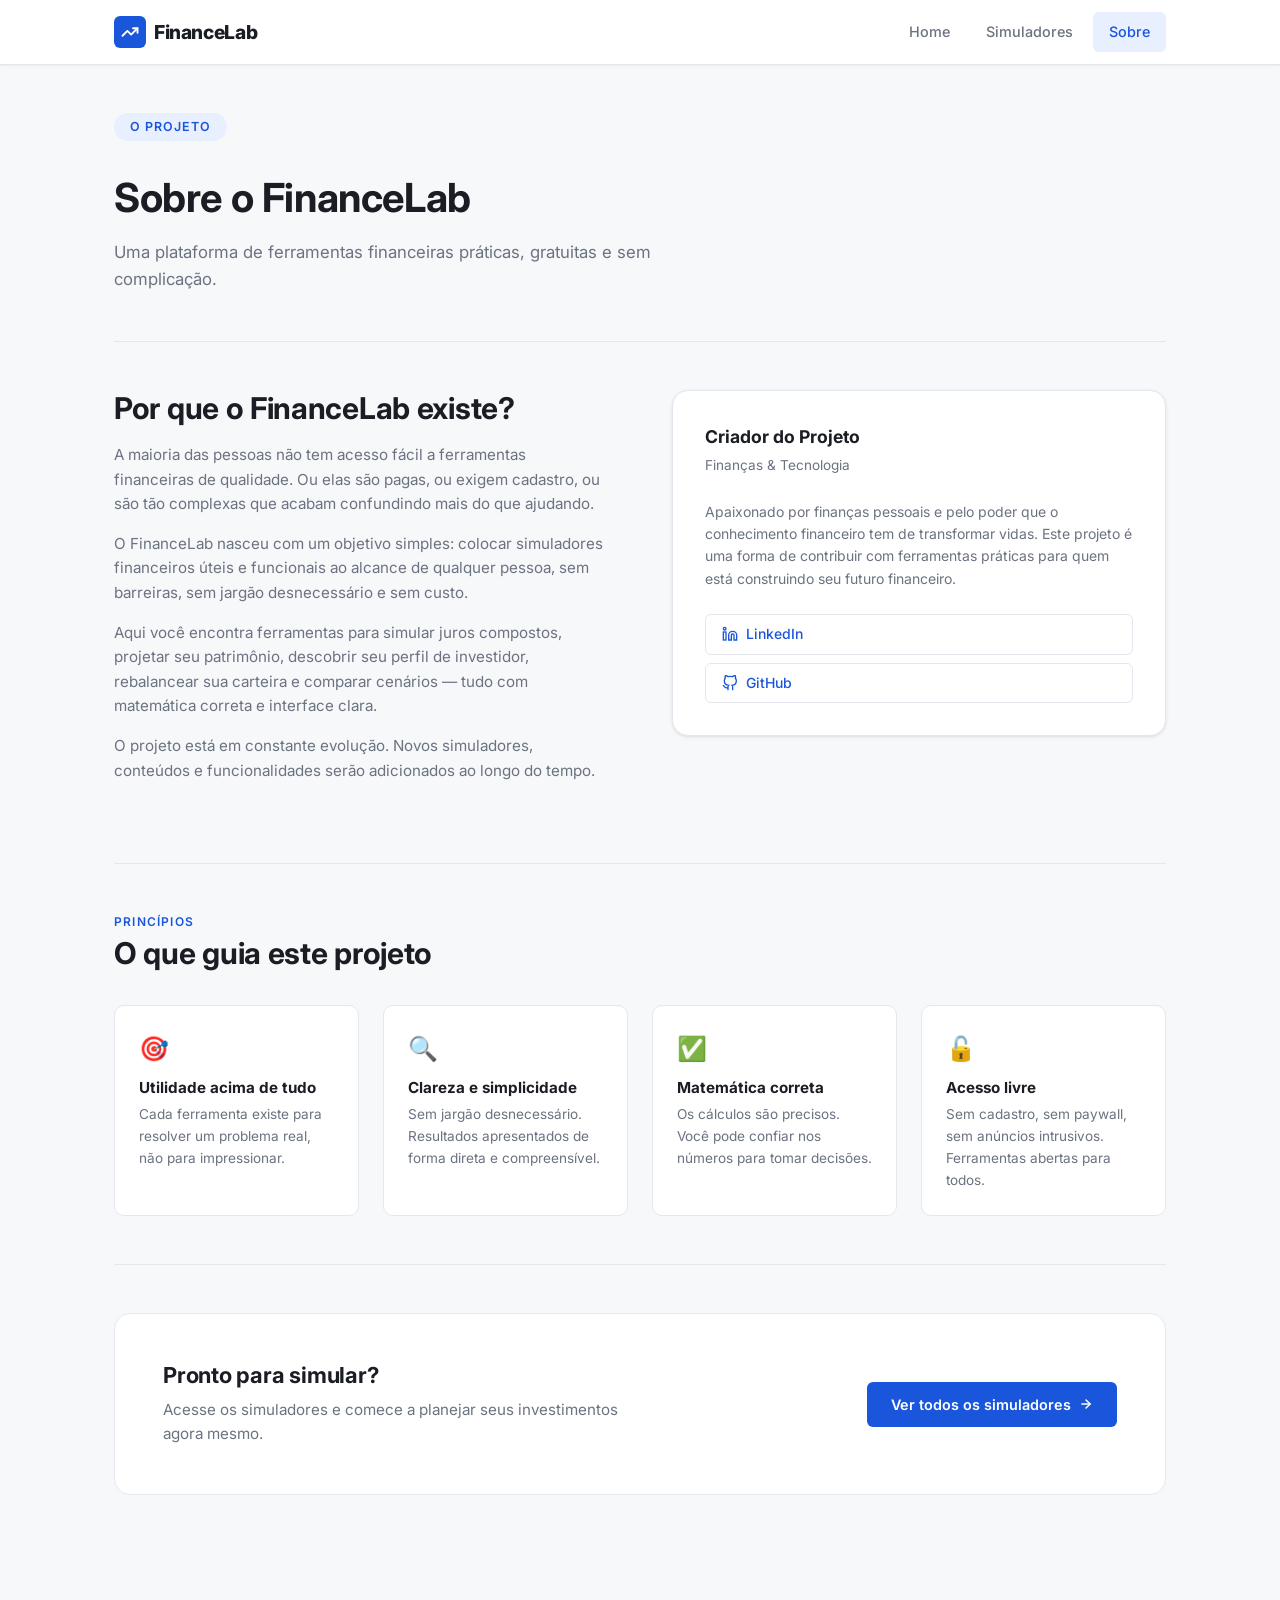
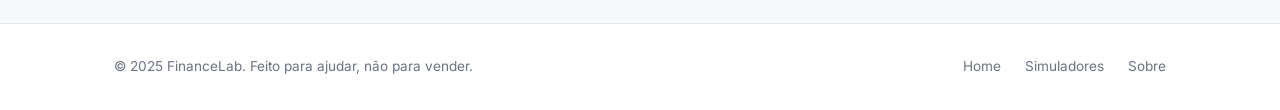
==== sobre/index.html @ f355033c "Initial commit: FinanceLab project" ====
<!DOCTYPE html>
<html lang="pt-BR">
<head>
  <meta charset="UTF-8" />
  <meta name="viewport" content="width=device-width, initial-scale=1.0" />
  <meta name="description" content="Sobre o FinanceLab — um projeto criado para democratizar o acesso a ferramentas financeiras práticas e gratuitas." />
  <title>Sobre — FinanceLab</title>
  <link rel="preconnect" href="https://fonts.googleapis.com" />
  <link rel="preconnect" href="https://fonts.gstatic.com" crossorigin />
  <link href="https://fonts.googleapis.com/css2?family=Inter:wght@400;500;600;700;800&display=swap" rel="stylesheet" />
  <link rel="stylesheet" href="../css/style.css" />
</head>
<body>

  <!-- Header -->
  <header class="site-header">
    <div class="container">
      <div class="site-header__inner">
        <a href="../index.html" class="site-logo">
          <span class="site-logo__icon">
            <svg width="18" height="18" viewBox="0 0 24 24" fill="none"
                 stroke="currentColor" stroke-width="2.5" stroke-linecap="round" stroke-linejoin="round">
              <polyline points="22 7 13.5 15.5 8.5 10.5 2 17"/>
              <polyline points="16 7 22 7 22 13"/>
            </svg>
          </span>
          FinanceLab
        </a>
        <nav class="site-nav" id="site-nav">
          <a href="../index.html" class="site-nav__link">Home</a>
          <a href="../index.html#simuladores" class="site-nav__link">Simuladores</a>
          <a href="index.html" class="site-nav__link active">Sobre</a>
        </nav>
        <button class="nav-toggle" id="nav-toggle" aria-label="Abrir menu" aria-expanded="false">
          <svg width="22" height="22" viewBox="0 0 24 24" fill="none"
               stroke="currentColor" stroke-width="2" stroke-linecap="round">
            <line x1="3" y1="6"  x2="21" y2="6"/>
            <line x1="3" y1="12" x2="21" y2="12"/>
            <line x1="3" y1="18" x2="21" y2="18"/>
          </svg>
        </button>
      </div>
    </div>
  </header>

  <main>
    <div class="about-page">
      <div class="container">

        <!-- Cabeçalho da página -->
        <div style="margin-bottom: var(--space-2xl);">
          <span class="hero__eyebrow">O projeto</span>
          <h1 style="margin-top: var(--space-md); margin-bottom: var(--space-md);">Sobre o FinanceLab</h1>
          <p style="font-size:1.05rem; max-width:600px; color:var(--color-text-muted);">
            Uma plataforma de ferramentas financeiras práticas, gratuitas e sem complicação.
          </p>
        </div>

        <hr class="divider" />

        <!-- Seção principal -->
        <div class="about-intro">

          <!-- Texto do projeto -->
          <div class="about-intro__text">
            <h2>Por que o FinanceLab existe?</h2>
            <p>
              A maioria das pessoas não tem acesso fácil a ferramentas financeiras de qualidade.
              Ou elas são pagas, ou exigem cadastro, ou são tão complexas que acabam confundindo mais do que ajudando.
            </p>
            <p>
              O FinanceLab nasceu com um objetivo simples: colocar simuladores financeiros úteis e funcionais
              ao alcance de qualquer pessoa, sem barreiras, sem jargão desnecessário e sem custo.
            </p>
            <p>
              Aqui você encontra ferramentas para simular juros compostos, projetar seu patrimônio,
              descobrir seu perfil de investidor, rebalancear sua carteira e comparar cenários —
              tudo com matemática correta e interface clara.
            </p>
            <p>
              O projeto está em constante evolução. Novos simuladores, conteúdos e funcionalidades
              serão adicionados ao longo do tempo.
            </p>
          </div>

          <!-- Card do criador -->
          <div class="about-creator">
            <p class="about-creator__name">Criador do Projeto</p>
            <p class="about-creator__role">Finanças &amp; Tecnologia</p>

            <p style="font-size:0.875rem; color:var(--color-text-muted); margin-bottom: var(--space-lg); line-height:1.6;">
              Apaixonado por finanças pessoais e pelo poder que o conhecimento financeiro tem de transformar vidas.
              Este projeto é uma forma de contribuir com ferramentas práticas para quem está construindo seu futuro financeiro.
            </p>

            <div class="about-creator__links">
              <a href="https://linkedin.com" target="_blank" rel="noopener" class="about-creator__link">
                <svg width="16" height="16" viewBox="0 0 24 24" fill="none"
                     stroke="currentColor" stroke-width="2" stroke-linecap="round">
                  <path d="M16 8a6 6 0 0 1 6 6v7h-4v-7a2 2 0 0 0-2-2 2 2 0 0 0-2 2v7h-4v-7a6 6 0 0 1 6-6z"/>
                  <rect x="2" y="9" width="4" height="12"/>
                  <circle cx="4" cy="4" r="2"/>
                </svg>
                LinkedIn
              </a>

              <a href="https://github.com" target="_blank" rel="noopener" class="about-creator__link">
                <svg width="16" height="16" viewBox="0 0 24 24" fill="none"
                     stroke="currentColor" stroke-width="2" stroke-linecap="round">
                  <path d="M9 19c-5 1.5-5-2.5-7-3m14 6v-3.87a3.37 3.37 0 0 0-.94-2.61c3.14-.35 6.44-1.54 6.44-7A5.44 5.44 0 0 0 20 4.77 5.07 5.07 0 0 0 19.91 1S18.73.65 16 2.48a13.38 13.38 0 0 0-7 0C6.27.65 5.09 1 5.09 1A5.07 5.07 0 0 0 5 4.77a5.44 5.44 0 0 0-1.5 3.78c0 5.42 3.3 6.61 6.44 7A3.37 3.37 0 0 0 9 18.13V22"/>
                </svg>
                GitHub
              </a>
            </div>
          </div>

        </div>

        <hr class="divider" />

        <!-- Valores do projeto -->
        <div>
          <div class="section-header">
            <p class="section-header__label">Princípios</p>
            <h2 class="section-header__title">O que guia este projeto</h2>
          </div>

          <div class="values-grid">
            <div class="value-card">
              <div class="value-card__icon">🎯</div>
              <p class="value-card__title">Utilidade acima de tudo</p>
              <p class="value-card__desc">Cada ferramenta existe para resolver um problema real, não para impressionar.</p>
            </div>
            <div class="value-card">
              <div class="value-card__icon">🔍</div>
              <p class="value-card__title">Clareza e simplicidade</p>
              <p class="value-card__desc">Sem jargão desnecessário. Resultados apresentados de forma direta e compreensível.</p>
            </div>
            <div class="value-card">
              <div class="value-card__icon">✅</div>
              <p class="value-card__title">Matemática correta</p>
              <p class="value-card__desc">Os cálculos são precisos. Você pode confiar nos números para tomar decisões.</p>
            </div>
            <div class="value-card">
              <div class="value-card__icon">🔓</div>
              <p class="value-card__title">Acesso livre</p>
              <p class="value-card__desc">Sem cadastro, sem paywall, sem anúncios intrusivos. Ferramentas abertas para todos.</p>
            </div>
          </div>
        </div>

        <hr class="divider" />

        <!-- CTA para simuladores -->
        <div class="about-teaser">
          <div class="about-teaser__text">
            <h3>Pronto para simular?</h3>
            <p>Acesse os simuladores e comece a planejar seus investimentos agora mesmo.</p>
          </div>
          <a href="../index.html#simuladores" class="btn btn--primary">
            Ver todos os simuladores
            <svg width="14" height="14" viewBox="0 0 24 24" fill="none"
                 stroke="currentColor" stroke-width="2.5" stroke-linecap="round">
              <line x1="5" y1="12" x2="19" y2="12"/>
              <polyline points="12 5 19 12 12 19"/>
            </svg>
          </a>
        </div>

      </div>
    </div>
  </main>

  <footer class="site-footer">
    <div class="container">
      <div class="site-footer__inner">
        <p class="site-footer__copy">&copy; 2025 FinanceLab. Feito para ajudar, não para vender.</p>
        <nav class="site-footer__links">
          <a href="../index.html">Home</a>
          <a href="../index.html#simuladores">Simuladores</a>
          <a href="index.html">Sobre</a>
        </nav>
      </div>
    </div>
  </footer>

  <script src="../js/script.js"></script>
</body>
</html>
---- css/style.css ----
/* ============================================================
   FinanceLab — style.css
   Design system: limpo, profissional, responsivo
   ============================================================ */

/* ── Reset & Base ─────────────────────────────────────────── */
*, *::before, *::after {
  box-sizing: border-box;
  margin: 0;
  padding: 0;
}

:root {
  /* Paleta principal */
  --color-bg:          #f7f8fa;
  --color-surface:     #ffffff;
  --color-border:      #e4e7ed;
  --color-primary:     #1a56db;
  --color-primary-dk:  #1344b8;
  --color-primary-lt:  #e8effe;
  --color-accent:      #0ea5e9;
  --color-text:        #1a1d23;
  --color-text-muted:  #6b7280;
  --color-text-light:  #9ca3af;
  --color-success:     #059669;
  --color-warning:     #d97706;
  --color-danger:      #dc2626;

  /* Tipografia */
  --font-sans: 'Inter', 'Segoe UI', system-ui, -apple-system, sans-serif;
  --font-mono: 'JetBrains Mono', 'Fira Code', 'Courier New', monospace;

  /* Espaçamentos */
  --space-xs:  0.25rem;
  --space-sm:  0.5rem;
  --space-md:  1rem;
  --space-lg:  1.5rem;
  --space-xl:  2rem;
  --space-2xl: 3rem;
  --space-3xl: 4rem;

  /* Bordas */
  --radius-sm:  6px;
  --radius-md:  10px;
  --radius-lg:  16px;
  --radius-xl:  24px;

  /* Sombras */
  --shadow-xs: 0 1px 2px rgba(0,0,0,.05);
  --shadow-sm: 0 1px 4px rgba(0,0,0,.08), 0 1px 2px rgba(0,0,0,.04);
  --shadow-md: 0 4px 12px rgba(0,0,0,.08), 0 2px 4px rgba(0,0,0,.04);
  --shadow-lg: 0 8px 24px rgba(0,0,0,.10), 0 4px 8px rgba(0,0,0,.04);

  /* Transições */
  --transition: 0.18s ease;
}

html {
  font-size: 16px;
  scroll-behavior: smooth;
}

body {
  font-family: var(--font-sans);
  background-color: var(--color-bg);
  color: var(--color-text);
  line-height: 1.6;
  -webkit-font-smoothing: antialiased;
}

/* ── Tipografia ───────────────────────────────────────────── */
h1, h2, h3, h4, h5, h6 {
  line-height: 1.25;
  font-weight: 700;
  letter-spacing: -0.01em;
}

h1 { font-size: clamp(1.75rem, 4vw, 2.5rem); }
h2 { font-size: clamp(1.35rem, 3vw, 1.875rem); }
h3 { font-size: clamp(1.1rem, 2.5vw, 1.375rem); }
h4 { font-size: 1.05rem; }

p { color: var(--color-text-muted); }

a {
  color: var(--color-primary);
  text-decoration: none;
  transition: color var(--transition);
}
a:hover { color: var(--color-primary-dk); }

/* ── Layout ───────────────────────────────────────────────── */
.container {
  width: 100%;
  max-width: 1100px;
  margin: 0 auto;
  padding: 0 var(--space-lg);
}

.container--narrow {
  max-width: 720px;
}

/* ── Header ───────────────────────────────────────────────── */
.site-header {
  background: var(--color-surface);
  border-bottom: 1px solid var(--color-border);
  position: sticky;
  top: 0;
  z-index: 100;
  box-shadow: var(--shadow-xs);
}

.site-header__inner {
  display: flex;
  align-items: center;
  justify-content: space-between;
  height: 64px;
}

.site-logo {
  display: flex;
  align-items: center;
  gap: var(--space-sm);
  font-weight: 800;
  font-size: 1.2rem;
  color: var(--color-text);
  letter-spacing: -0.02em;
}

.site-logo__icon {
  width: 32px;
  height: 32px;
  background: var(--color-primary);
  border-radius: var(--radius-sm);
  display: flex;
  align-items: center;
  justify-content: center;
  color: #fff;
  font-size: 1rem;
}

.site-logo:hover { color: var(--color-primary); }

/* ── Navegação ────────────────────────────────────────────── */
.site-nav {
  display: flex;
  align-items: center;
  gap: var(--space-xs);
}

.site-nav__link {
  padding: var(--space-sm) var(--space-md);
  border-radius: var(--radius-sm);
  font-size: 0.9rem;
  font-weight: 500;
  color: var(--color-text-muted);
  transition: background var(--transition), color var(--transition);
}

.site-nav__link:hover,
.site-nav__link.active {
  background: var(--color-primary-lt);
  color: var(--color-primary);
}

/* Menu mobile */
.nav-toggle {
  display: none;
  background: none;
  border: none;
  cursor: pointer;
  padding: var(--space-sm);
  color: var(--color-text);
}

.nav-toggle svg { display: block; }

/* ── Hero / Intro ─────────────────────────────────────────── */
.hero {
  padding: var(--space-3xl) 0 var(--space-2xl);
  text-align: center;
}

.hero__eyebrow {
  display: inline-block;
  background: var(--color-primary-lt);
  color: var(--color-primary);
  font-size: 0.78rem;
  font-weight: 600;
  letter-spacing: 0.08em;
  text-transform: uppercase;
  padding: var(--space-xs) var(--space-md);
  border-radius: 100px;
  margin-bottom: var(--space-md);
}

.hero__title {
  margin-bottom: var(--space-md);
  color: var(--color-text);
}

.hero__subtitle {
  font-size: 1.1rem;
  max-width: 560px;
  margin: 0 auto;
  color: var(--color-text-muted);
}

/* ── Seções ───────────────────────────────────────────────── */
.section {
  padding: var(--space-2xl) 0;
}

.section-header {
  margin-bottom: var(--space-xl);
}

.section-header__label {
  font-size: 0.75rem;
  font-weight: 600;
  letter-spacing: 0.1em;
  text-transform: uppercase;
  color: var(--color-primary);
  margin-bottom: var(--space-xs);
}

.section-header__title {
  color: var(--color-text);
  margin-bottom: var(--space-sm);
}

.section-header__desc {
  font-size: 0.95rem;
  color: var(--color-text-muted);
}

/* ── Cards de Simuladores ─────────────────────────────────── */
.simulators-grid {
  display: grid;
  grid-template-columns: repeat(auto-fill, minmax(280px, 1fr));
  gap: var(--space-lg);
}

.sim-card {
  background: var(--color-surface);
  border: 1px solid var(--color-border);
  border-radius: var(--radius-lg);
  padding: var(--space-xl);
  display: flex;
  flex-direction: column;
  gap: var(--space-md);
  transition: box-shadow var(--transition), transform var(--transition), border-color var(--transition);
  text-decoration: none;
  color: inherit;
  cursor: pointer;
}

.sim-card:hover {
  box-shadow: var(--shadow-md);
  transform: translateY(-2px);
  border-color: var(--color-primary);
}

.sim-card__icon {
  width: 44px;
  height: 44px;
  border-radius: var(--radius-md);
  display: flex;
  align-items: center;
  justify-content: center;
  font-size: 1.3rem;
  flex-shrink: 0;
}

.sim-card__icon--blue   { background: #e8effe; }
.sim-card__icon--green  { background: #d1fae5; }
.sim-card__icon--purple { background: #ede9fe; }
.sim-card__icon--orange { background: #fef3c7; }
.sim-card__icon--teal   { background: #ccfbf1; }
.sim-card__icon--rose   { background: #ffe4e6; }
.sim-card__icon--sky    { background: #e0f2fe; }

.sim-card__title {
  font-size: 1rem;
  font-weight: 700;
  color: var(--color-text);
  margin-bottom: var(--space-xs);
}

.sim-card__desc {
  font-size: 0.875rem;
  color: var(--color-text-muted);
  line-height: 1.5;
  flex: 1;
}

.sim-card__cta {
  display: inline-flex;
  align-items: center;
  gap: var(--space-xs);
  font-size: 0.85rem;
  font-weight: 600;
  color: var(--color-primary);
  margin-top: auto;
}

.sim-card__cta svg {
  transition: transform var(--transition);
}

.sim-card:hover .sim-card__cta svg {
  transform: translateX(3px);
}

/* ── Grupo de simuladores ─────────────────────────────────── */
.sim-group {
  margin-bottom: var(--space-3xl);
}

.sim-group:last-child {
  margin-bottom: 0;
}

/* ── Página de simulador ──────────────────────────────────── */
.simulator-page {
  padding: var(--space-2xl) 0 var(--space-3xl);
}

.simulator-page__back {
  display: inline-flex;
  align-items: center;
  gap: var(--space-xs);
  font-size: 0.875rem;
  color: var(--color-text-muted);
  margin-bottom: var(--space-xl);
  transition: color var(--transition);
}

.simulator-page__back:hover { color: var(--color-primary); }

.simulator-page__header {
  margin-bottom: var(--space-2xl);
}

.simulator-page__badge {
  display: inline-block;
  background: var(--color-primary-lt);
  color: var(--color-primary);
  font-size: 0.75rem;
  font-weight: 600;
  letter-spacing: 0.06em;
  text-transform: uppercase;
  padding: 3px 10px;
  border-radius: 100px;
  margin-bottom: var(--space-sm);
}

.simulator-page__title {
  color: var(--color-text);
  margin-bottom: var(--space-sm);
}

.simulator-page__desc {
  font-size: 1rem;
  max-width: 600px;
}

/* ── Card do formulário ───────────────────────────────────── */
.form-card {
  background: var(--color-surface);
  border: 1px solid var(--color-border);
  border-radius: var(--radius-lg);
  padding: var(--space-xl) var(--space-2xl);
  box-shadow: var(--shadow-sm);
}

/* ── Formulário ───────────────────────────────────────────── */
.form-grid {
  display: grid;
  grid-template-columns: repeat(auto-fill, minmax(220px, 1fr));
  gap: var(--space-lg);
  margin-bottom: var(--space-xl);
}

.form-group {
  display: flex;
  flex-direction: column;
  gap: var(--space-xs);
}

.form-label {
  font-size: 0.85rem;
  font-weight: 600;
  color: var(--color-text);
}

.form-hint {
  font-size: 0.78rem;
  color: var(--color-text-light);
  margin-top: 2px;
}

.form-input,
.form-select {
  width: 100%;
  padding: 10px 14px;
  border: 1px solid var(--color-border);
  border-radius: var(--radius-sm);
  font-size: 0.9rem;
  font-family: var(--font-sans);
  color: var(--color-text);
  background: var(--color-bg);
  transition: border-color var(--transition), box-shadow var(--transition);
  outline: none;
}

.form-input:focus,
.form-select:focus {
  border-color: var(--color-primary);
  box-shadow: 0 0 0 3px rgba(26,86,219,.12);
  background: var(--color-surface);
}

.form-input::placeholder { color: var(--color-text-light); }

/* ── Botões ───────────────────────────────────────────────── */
.btn {
  display: inline-flex;
  align-items: center;
  justify-content: center;
  gap: var(--space-sm);
  padding: 11px 24px;
  border-radius: var(--radius-sm);
  font-size: 0.9rem;
  font-weight: 600;
  font-family: var(--font-sans);
  cursor: pointer;
  border: none;
  transition: background var(--transition), transform var(--transition), box-shadow var(--transition);
}

.btn--primary {
  background: var(--color-primary);
  color: #fff;
}

.btn--primary:hover {
  background: var(--color-primary-dk);
  box-shadow: 0 4px 12px rgba(26,86,219,.3);
  transform: translateY(-1px);
}

.btn--primary:active { transform: translateY(0); }

.btn--ghost {
  background: transparent;
  color: var(--color-text-muted);
  border: 1px solid var(--color-border);
}

.btn--ghost:hover {
  background: var(--color-bg);
  color: var(--color-text);
}

.btn--full { width: 100%; }

/* ── Resultados ───────────────────────────────────────────── */
.result-card {
  background: var(--color-surface);
  border: 1px solid var(--color-border);
  border-radius: var(--radius-lg);
  padding: var(--space-xl) var(--space-2xl);
  box-shadow: var(--shadow-sm);
  margin-top: var(--space-xl);
  display: none;
}

.result-card.visible { display: block; }

.result-card__title {
  font-size: 1rem;
  font-weight: 700;
  color: var(--color-text);
  margin-bottom: var(--space-lg);
  padding-bottom: var(--space-md);
  border-bottom: 1px solid var(--color-border);
}

.result-grid {
  display: grid;
  grid-template-columns: repeat(auto-fill, minmax(180px, 1fr));
  gap: var(--space-lg);
  margin-bottom: var(--space-xl);
}

.result-metric {
  display: flex;
  flex-direction: column;
  gap: 4px;
}

.result-metric__label {
  font-size: 0.78rem;
  font-weight: 600;
  letter-spacing: 0.05em;
  text-transform: uppercase;
  color: var(--color-text-light);
}

.result-metric__value {
  font-size: 1.5rem;
  font-weight: 800;
  color: var(--color-text);
  letter-spacing: -0.02em;
}

.result-metric__value--green  { color: var(--color-success); }
.result-metric__value--blue   { color: var(--color-primary); }
.result-metric__value--orange { color: var(--color-warning); }

.result-insight {
  background: var(--color-primary-lt);
  border-left: 3px solid var(--color-primary);
  border-radius: 0 var(--radius-sm) var(--radius-sm) 0;
  padding: var(--space-md) var(--space-lg);
  font-size: 0.9rem;
  color: var(--color-text);
  line-height: 1.6;
}

/* ── Tabela de resultados ─────────────────────────────────── */
.result-table-wrap {
  overflow-x: auto;
  margin-top: var(--space-lg);
}

.result-table {
  width: 100%;
  border-collapse: collapse;
  font-size: 0.875rem;
}

.result-table th {
  background: var(--color-bg);
  padding: 10px 14px;
  text-align: left;
  font-size: 0.78rem;
  font-weight: 600;
  letter-spacing: 0.05em;
  text-transform: uppercase;
  color: var(--color-text-muted);
  border-bottom: 1px solid var(--color-border);
}

.result-table td {
  padding: 10px 14px;
  border-bottom: 1px solid var(--color-border);
  color: var(--color-text);
}

.result-table tr:last-child td { border-bottom: none; }
.result-table tr:hover td { background: var(--color-bg); }

/* ── Barra de progresso / comparação ─────────────────────── */
.compare-bar-wrap {
  margin-top: var(--space-lg);
}

.compare-bar-item {
  margin-bottom: var(--space-md);
}

.compare-bar-label {
  display: flex;
  justify-content: space-between;
  font-size: 0.85rem;
  font-weight: 600;
  color: var(--color-text);
  margin-bottom: var(--space-xs);
}

.compare-bar-track {
  height: 10px;
  background: var(--color-border);
  border-radius: 100px;
  overflow: hidden;
}

.compare-bar-fill {
  height: 100%;
  border-radius: 100px;
  transition: width 0.6s ease;
}

.compare-bar-fill--blue   { background: var(--color-primary); }
.compare-bar-fill--green  { background: var(--color-success); }
.compare-bar-fill--orange { background: var(--color-warning); }

/* ── Perfil de investidor ─────────────────────────────────── */
.quiz-question {
  margin-bottom: var(--space-xl);
  padding-bottom: var(--space-xl);
  border-bottom: 1px solid var(--color-border);
}

.quiz-question:last-of-type {
  border-bottom: none;
}

.quiz-question__text {
  font-size: 0.95rem;
  font-weight: 600;
  color: var(--color-text);
  margin-bottom: var(--space-md);
}

.quiz-options {
  display: flex;
  flex-direction: column;
  gap: var(--space-sm);
}

.quiz-option {
  display: flex;
  align-items: flex-start;
  gap: var(--space-md);
  padding: var(--space-md) var(--space-lg);
  border: 1px solid var(--color-border);
  border-radius: var(--radius-md);
  cursor: pointer;
  transition: border-color var(--transition), background var(--transition);
}

.quiz-option:hover {
  border-color: var(--color-primary);
  background: var(--color-primary-lt);
}

.quiz-option input[type="radio"] {
  margin-top: 2px;
  accent-color: var(--color-primary);
  flex-shrink: 0;
}

.quiz-option__label {
  font-size: 0.9rem;
  color: var(--color-text);
  cursor: pointer;
}

.profile-badge {
  display: inline-block;
  padding: var(--space-xs) var(--space-lg);
  border-radius: 100px;
  font-size: 1rem;
  font-weight: 700;
  margin-bottom: var(--space-md);
}

.profile-badge--conservador { background: #d1fae5; color: #065f46; }
.profile-badge--moderado    { background: #fef3c7; color: #92400e; }
.profile-badge--agressivo   { background: #ffe4e6; color: #9f1239; }

/* ── Rebalanceamento ──────────────────────────────────────── */
.rebalance-row {
  display: grid;
  grid-template-columns: 1fr 1fr 1fr;
  gap: var(--space-md);
  align-items: end;
  padding: var(--space-md) 0;
  border-bottom: 1px solid var(--color-border);
}

.rebalance-row:last-child { border-bottom: none; }

.rebalance-result-row {
  display: grid;
  grid-template-columns: 1fr 1fr 1fr 1fr;
  gap: var(--space-md);
  padding: var(--space-sm) 0;
  border-bottom: 1px solid var(--color-border);
  font-size: 0.875rem;
}

.rebalance-result-row.header {
  font-weight: 700;
  font-size: 0.78rem;
  text-transform: uppercase;
  letter-spacing: 0.05em;
  color: var(--color-text-muted);
}

.text-green  { color: var(--color-success); font-weight: 600; }
.text-red    { color: var(--color-danger);  font-weight: 600; }
.text-muted  { color: var(--color-text-muted); }

/* ── Seção "Sobre" na home ────────────────────────────────── */
.about-teaser {
  background: var(--color-surface);
  border: 1px solid var(--color-border);
  border-radius: var(--radius-lg);
  padding: var(--space-2xl);
  display: flex;
  align-items: center;
  justify-content: space-between;
  gap: var(--space-xl);
  flex-wrap: wrap;
}

.about-teaser__text h3 {
  margin-bottom: var(--space-sm);
}

.about-teaser__text p {
  max-width: 480px;
  font-size: 0.95rem;
}

/* ── Footer ───────────────────────────────────────────────── */
.site-footer {
  background: var(--color-surface);
  border-top: 1px solid var(--color-border);
  padding: var(--space-xl) 0;
  margin-top: var(--space-3xl);
}

.site-footer__inner {
  display: flex;
  align-items: center;
  justify-content: space-between;
  gap: var(--space-lg);
  flex-wrap: wrap;
}

.site-footer__copy {
  font-size: 0.85rem;
  color: var(--color-text-muted);
}

.site-footer__links {
  display: flex;
  gap: var(--space-lg);
}

.site-footer__links a {
  font-size: 0.85rem;
  color: var(--color-text-muted);
}

.site-footer__links a:hover { color: var(--color-primary); }

/* ── Página Sobre ─────────────────────────────────────────── */
.about-page {
  padding: var(--space-2xl) 0 var(--space-3xl);
}

.about-intro {
  display: grid;
  grid-template-columns: 1fr 1fr;
  gap: var(--space-3xl);
  align-items: start;
  margin-bottom: var(--space-3xl);
}

.about-intro__text h2 {
  margin-bottom: var(--space-md);
}

.about-intro__text p {
  margin-bottom: var(--space-md);
  font-size: 0.95rem;
}

.about-creator {
  background: var(--color-surface);
  border: 1px solid var(--color-border);
  border-radius: var(--radius-lg);
  padding: var(--space-xl);
  box-shadow: var(--shadow-sm);
}

.about-creator__name {
  font-size: 1.1rem;
  font-weight: 700;
  color: var(--color-text);
  margin-bottom: var(--space-xs);
}

.about-creator__role {
  font-size: 0.85rem;
  color: var(--color-text-muted);
  margin-bottom: var(--space-lg);
}

.about-creator__links {
  display: flex;
  flex-direction: column;
  gap: var(--space-sm);
}

.about-creator__link {
  display: inline-flex;
  align-items: center;
  gap: var(--space-sm);
  font-size: 0.875rem;
  font-weight: 500;
  color: var(--color-primary);
  padding: var(--space-sm) var(--space-md);
  border: 1px solid var(--color-border);
  border-radius: var(--radius-sm);
  transition: background var(--transition), border-color var(--transition);
}

.about-creator__link:hover {
  background: var(--color-primary-lt);
  border-color: var(--color-primary);
}

.values-grid {
  display: grid;
  grid-template-columns: repeat(auto-fill, minmax(220px, 1fr));
  gap: var(--space-lg);
  margin-top: var(--space-xl);
}

.value-card {
  background: var(--color-surface);
  border: 1px solid var(--color-border);
  border-radius: var(--radius-md);
  padding: var(--space-lg);
}

.value-card__icon {
  font-size: 1.5rem;
  margin-bottom: var(--space-sm);
}

.value-card__title {
  font-size: 0.95rem;
  font-weight: 700;
  color: var(--color-text);
  margin-bottom: var(--space-xs);
}

.value-card__desc {
  font-size: 0.85rem;
  color: var(--color-text-muted);
}

/* ── Divisor ──────────────────────────────────────────────── */
.divider {
  border: none;
  border-top: 1px solid var(--color-border);
  margin: var(--space-2xl) 0;
}

/* ── Utilitários ──────────────────────────────────────────── */
.text-center { text-align: center; }
.mt-sm  { margin-top: var(--space-sm); }
.mt-md  { margin-top: var(--space-md); }
.mt-lg  { margin-top: var(--space-lg); }
.mt-xl  { margin-top: var(--space-xl); }
.mb-md  { margin-bottom: var(--space-md); }
.mb-lg  { margin-bottom: var(--space-lg); }
.mb-xl  { margin-bottom: var(--space-xl); }
.hidden { display: none !important; }

/* ── Responsividade ───────────────────────────────────────── */
@media (max-width: 768px) {
  .site-nav {
    display: none;
    flex-direction: column;
    position: absolute;
    top: 64px;
    left: 0;
    right: 0;
    background: var(--color-surface);
    border-bottom: 1px solid var(--color-border);
    padding: var(--space-md);
    box-shadow: var(--shadow-md);
    gap: var(--space-xs);
  }

  .site-nav.open { display: flex; }

  .site-nav__link { width: 100%; }

  .nav-toggle { display: flex; }

  .hero { padding: var(--space-2xl) 0 var(--space-xl); }

  .form-card { padding: var(--space-lg); }

  .result-card { padding: var(--space-lg); }

  .about-intro {
    grid-template-columns: 1fr;
    gap: var(--space-xl);
  }

  .about-teaser {
    flex-direction: column;
    text-align: center;
  }

  .site-footer__inner {
    flex-direction: column;
    text-align: center;
  }

  .rebalance-row {
    grid-template-columns: 1fr;
  }

  .rebalance-result-row {
    grid-template-columns: 1fr 1fr;
  }
}

@media (max-width: 480px) {
  .result-grid {
    grid-template-columns: 1fr 1fr;
  }

  .form-grid {
    grid-template-columns: 1fr;
  }
}

/* ── Animações suaves ─────────────────────────────────────── */
@keyframes fadeInUp {
  from { opacity: 0; transform: translateY(12px); }
  to   { opacity: 1; transform: translateY(0); }
}

.result-card.visible {
  animation: fadeInUp 0.3s ease;
}
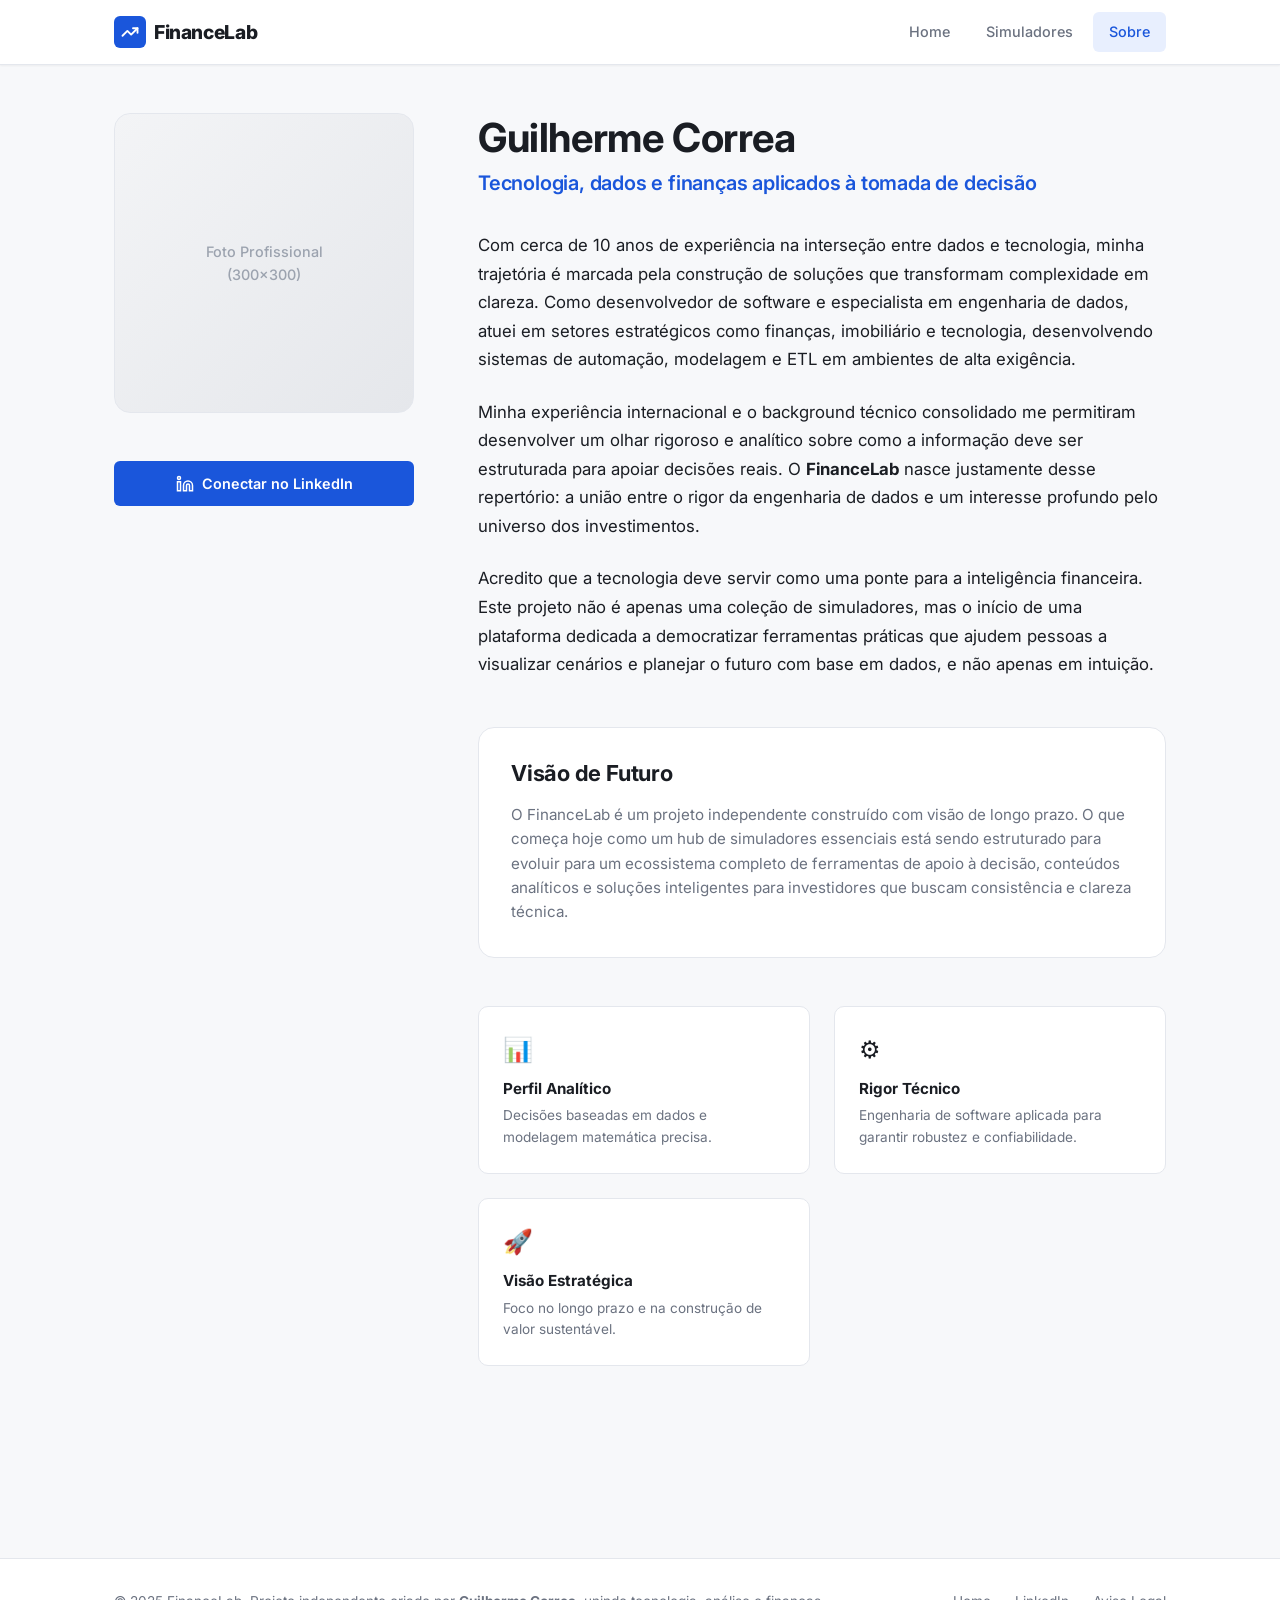
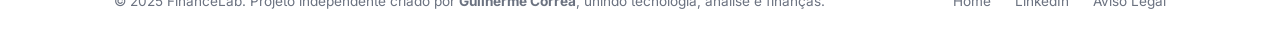
==== commit 3c8e1ae0: "Update: Personal branding, new About page, and Legal Disclaimer" ====
--- a/sobre/index.html
+++ b/sobre/index.html
@@ -3,12 +3,113 @@
 <head>
   <meta charset="UTF-8" />
   <meta name="viewport" content="width=device-width, initial-scale=1.0" />
-  <meta name="description" content="Sobre o FinanceLab — um projeto criado para democratizar o acesso a ferramentas financeiras práticas e gratuitas." />
+  <meta name="description" content="Sobre o FinanceLab — Tecnologia, dados e finanças aplicados à tomada de decisão." />
   <title>Sobre — FinanceLab</title>
   <link rel="preconnect" href="https://fonts.googleapis.com" />
   <link rel="preconnect" href="https://fonts.gstatic.com" crossorigin />
   <link href="https://fonts.googleapis.com/css2?family=Inter:wght@400;500;600;700;800&display=swap" rel="stylesheet" />
   <link rel="stylesheet" href="../css/style.css" />
+  <style>
+    /* Estilos específicos para a nova página Sobre */
+    .profile-section {
+      display: grid;
+      grid-template-columns: 300px 1fr;
+      gap: var(--space-3xl);
+      align-items: start;
+      margin-bottom: var(--space-3xl);
+    }
+
+    .profile-image-container {
+      position: sticky;
+      top: 100px;
+    }
+
+    .profile-image {
+      width: 100%;
+      aspect-ratio: 1 / 1;
+      background: #e5e7eb;
+      border-radius: var(--radius-lg);
+      object-fit: cover;
+      border: 1px solid var(--color-border);
+      box-shadow: var(--shadow-md);
+    }
+
+    .profile-placeholder {
+      width: 100%;
+      aspect-ratio: 1 / 1;
+      background: linear-gradient(135deg, #f3f4f6 0%, #e5e7eb 100%);
+      border-radius: var(--radius-lg);
+      display: flex;
+      align-items: center;
+      justify-content: center;
+      color: var(--color-text-light);
+      font-size: 0.9rem;
+      font-weight: 500;
+      border: 1px solid var(--color-border);
+      text-align: center;
+      padding: var(--space-xl);
+    }
+
+    .profile-content h1 {
+      margin-bottom: var(--space-xs);
+      font-size: 2.5rem;
+    }
+
+    .profile-tagline {
+      font-size: 1.25rem;
+      font-weight: 600;
+      color: var(--color-primary);
+      margin-bottom: var(--space-xl);
+      letter-spacing: -0.01em;
+    }
+
+    .profile-bio p {
+      margin-bottom: var(--space-lg);
+      font-size: 1.05rem;
+      line-height: 1.7;
+      color: var(--color-text);
+    }
+
+    .vision-block {
+      background: var(--color-surface);
+      border: 1px solid var(--color-border);
+      border-radius: var(--radius-lg);
+      padding: var(--space-xl);
+      margin-top: var(--space-2xl);
+    }
+
+    .vision-block h3 {
+      margin-bottom: var(--space-md);
+      color: var(--color-text);
+    }
+
+    .vision-block p {
+      font-size: 0.95rem;
+      color: var(--color-text-muted);
+    }
+
+    .connect-section {
+      margin-top: var(--space-2xl);
+    }
+
+    @media (max-width: 850px) {
+      .profile-section {
+        grid-template-columns: 1fr;
+        gap: var(--space-xl);
+      }
+      .profile-image-container {
+        position: static;
+        max-width: 300px;
+        margin: 0 auto;
+      }
+      .profile-content {
+        text-align: center;
+      }
+      .profile-content h1 {
+        font-size: 2rem;
+      }
+    }
+  </style>
 </head>
 <body>
 
@@ -47,124 +148,69 @@
     <div class="about-page">
       <div class="container">
 
-        <!-- Cabeçalho da página -->
-        <div style="margin-bottom: var(--space-2xl);">
-          <span class="hero__eyebrow">O projeto</span>
-          <h1 style="margin-top: var(--space-md); margin-bottom: var(--space-md);">Sobre o FinanceLab</h1>
-          <p style="font-size:1.05rem; max-width:600px; color:var(--color-text-muted);">
-            Uma plataforma de ferramentas financeiras práticas, gratuitas e sem complicação.
-          </p>
-        </div>
-
-        <hr class="divider" />
-
-        <!-- Seção principal -->
-        <div class="about-intro">
-
-          <!-- Texto do projeto -->
-          <div class="about-intro__text">
-            <h2>Por que o FinanceLab existe?</h2>
-            <p>
-              A maioria das pessoas não tem acesso fácil a ferramentas financeiras de qualidade.
-              Ou elas são pagas, ou exigem cadastro, ou são tão complexas que acabam confundindo mais do que ajudando.
-            </p>
-            <p>
-              O FinanceLab nasceu com um objetivo simples: colocar simuladores financeiros úteis e funcionais
-              ao alcance de qualquer pessoa, sem barreiras, sem jargão desnecessário e sem custo.
-            </p>
-            <p>
-              Aqui você encontra ferramentas para simular juros compostos, projetar seu patrimônio,
-              descobrir seu perfil de investidor, rebalancear sua carteira e comparar cenários —
-              tudo com matemática correta e interface clara.
-            </p>
-            <p>
-              O projeto está em constante evolução. Novos simuladores, conteúdos e funcionalidades
-              serão adicionados ao longo do tempo.
-            </p>
-          </div>
-
-          <!-- Card do criador -->
-          <div class="about-creator">
-            <p class="about-creator__name">Criador do Projeto</p>
-            <p class="about-creator__role">Finanças &amp; Tecnologia</p>
-
-            <p style="font-size:0.875rem; color:var(--color-text-muted); margin-bottom: var(--space-lg); line-height:1.6;">
-              Apaixonado por finanças pessoais e pelo poder que o conhecimento financeiro tem de transformar vidas.
-              Este projeto é uma forma de contribuir com ferramentas práticas para quem está construindo seu futuro financeiro.
-            </p>
-
-            <div class="about-creator__links">
-              <a href="https://linkedin.com" target="_blank" rel="noopener" class="about-creator__link">
-                <svg width="16" height="16" viewBox="0 0 24 24" fill="none"
+        <div class="profile-section">
+          <!-- Coluna da Foto -->
+          <div class="profile-image-container">
+            <!-- Espaço para foto real -->
+            <div class="profile-placeholder">
+              <img src="../assets/images/foto-perfil.jpg" alt="Guilherme Correa" class="profile-image" onerror="this.style.display='none'; this.parentElement.innerHTML='Foto Profissional<br>(300x300)'">
+            </div>
+            
+            <div class="connect-section">
+              <a href="[SEU_LINKEDIN_AQUI]" target="_blank" rel="noopener" class="btn btn--primary btn--full">
+                <svg width="18" height="18" viewBox="0 0 24 24" fill="none"
                      stroke="currentColor" stroke-width="2" stroke-linecap="round">
                   <path d="M16 8a6 6 0 0 1 6 6v7h-4v-7a2 2 0 0 0-2-2 2 2 0 0 0-2 2v7h-4v-7a6 6 0 0 1 6-6z"/>
                   <rect x="2" y="9" width="4" height="12"/>
                   <circle cx="4" cy="4" r="2"/>
                 </svg>
-                LinkedIn
+                Conectar no LinkedIn
               </a>
-
-              <a href="https://github.com" target="_blank" rel="noopener" class="about-creator__link">
-                <svg width="16" height="16" viewBox="0 0 24 24" fill="none"
-                     stroke="currentColor" stroke-width="2" stroke-linecap="round">
-                  <path d="M9 19c-5 1.5-5-2.5-7-3m14 6v-3.87a3.37 3.37 0 0 0-.94-2.61c3.14-.35 6.44-1.54 6.44-7A5.44 5.44 0 0 0 20 4.77 5.07 5.07 0 0 0 19.91 1S18.73.65 16 2.48a13.38 13.38 0 0 0-7 0C6.27.65 5.09 1 5.09 1A5.07 5.07 0 0 0 5 4.77a5.44 5.44 0 0 0-1.5 3.78c0 5.42 3.3 6.61 6.44 7A3.37 3.37 0 0 0 9 18.13V22"/>
-                </svg>
-                GitHub
-              </a>
             </div>
           </div>
 
-        </div>
-
-        <hr class="divider" />
-
-        <!-- Valores do projeto -->
-        <div>
-          <div class="section-header">
-            <p class="section-header__label">Princípios</p>
-            <h2 class="section-header__title">O que guia este projeto</h2>
+          <!-- Coluna do Conteúdo -->
+          <div class="profile-content">
+            <h1>Guilherme Correa</h1>
+            <p class="profile-tagline">Tecnologia, dados e finanças aplicados à tomada de decisão</p>
+
+            <div class="profile-bio">
+              <p>
+                Com cerca de 10 anos de experiência na interseção entre dados e tecnologia, minha trajetória é marcada pela construção de soluções que transformam complexidade em clareza. Como desenvolvedor de software e especialista em engenharia de dados, atuei em setores estratégicos como finanças, imobiliário e tecnologia, desenvolvendo sistemas de automação, modelagem e ETL em ambientes de alta exigência.
+              </p>
+              <p>
+                Minha experiência internacional e o background técnico consolidado me permitiram desenvolver um olhar rigoroso e analítico sobre como a informação deve ser estruturada para apoiar decisões reais. O <strong>FinanceLab</strong> nasce justamente desse repertório: a união entre o rigor da engenharia de dados e um interesse profundo pelo universo dos investimentos.
+              </p>
+              <p>
+                Acredito que a tecnologia deve servir como uma ponte para a inteligência financeira. Este projeto não é apenas uma coleção de simuladores, mas o início de uma plataforma dedicada a democratizar ferramentas práticas que ajudem pessoas a visualizar cenários e planejar o futuro com base em dados, e não apenas em intuição.
+              </p>
+            </div>
+
+            <div class="vision-block">
+              <h3>Visão de Futuro</h3>
+              <p>
+                O FinanceLab é um projeto independente construído com visão de longo prazo. O que começa hoje como um hub de simuladores essenciais está sendo estruturado para evoluir para um ecossistema completo de ferramentas de apoio à decisão, conteúdos analíticos e soluções inteligentes para investidores que buscam consistência e clareza técnica.
+              </p>
+            </div>
+
+            <div class="values-grid" style="margin-top: var(--space-2xl);">
+              <div class="value-card">
+                <div class="value-card__icon">📊</div>
+                <p class="value-card__title">Perfil Analítico</p>
+                <p class="value-card__desc">Decisões baseadas em dados e modelagem matemática precisa.</p>
+              </div>
+              <div class="value-card">
+                <div class="value-card__icon">⚙️</div>
+                <p class="value-card__title">Rigor Técnico</p>
+                <p class="value-card__desc">Engenharia de software aplicada para garantir robustez e confiabilidade.</p>
+              </div>
+              <div class="value-card">
+                <div class="value-card__icon">🚀</div>
+                <p class="value-card__title">Visão Estratégica</p>
+                <p class="value-card__desc">Foco no longo prazo e na construção de valor sustentável.</p>
+              </div>
+            </div>
           </div>
-
-          <div class="values-grid">
-            <div class="value-card">
-              <div class="value-card__icon">🎯</div>
-              <p class="value-card__title">Utilidade acima de tudo</p>
-              <p class="value-card__desc">Cada ferramenta existe para resolver um problema real, não para impressionar.</p>
-            </div>
-            <div class="value-card">
-              <div class="value-card__icon">🔍</div>
-              <p class="value-card__title">Clareza e simplicidade</p>
-              <p class="value-card__desc">Sem jargão desnecessário. Resultados apresentados de forma direta e compreensível.</p>
-            </div>
-            <div class="value-card">
-              <div class="value-card__icon">✅</div>
-              <p class="value-card__title">Matemática correta</p>
-              <p class="value-card__desc">Os cálculos são precisos. Você pode confiar nos números para tomar decisões.</p>
-            </div>
-            <div class="value-card">
-              <div class="value-card__icon">🔓</div>
-              <p class="value-card__title">Acesso livre</p>
-              <p class="value-card__desc">Sem cadastro, sem paywall, sem anúncios intrusivos. Ferramentas abertas para todos.</p>
-            </div>
-          </div>
-        </div>
-
-        <hr class="divider" />
-
-        <!-- CTA para simuladores -->
-        <div class="about-teaser">
-          <div class="about-teaser__text">
-            <h3>Pronto para simular?</h3>
-            <p>Acesse os simuladores e comece a planejar seus investimentos agora mesmo.</p>
-          </div>
-          <a href="../index.html#simuladores" class="btn btn--primary">
-            Ver todos os simuladores
-            <svg width="14" height="14" viewBox="0 0 24 24" fill="none"
-                 stroke="currentColor" stroke-width="2.5" stroke-linecap="round">
-              <line x1="5" y1="12" x2="19" y2="12"/>
-              <polyline points="12 5 19 12 12 19"/>
-            </svg>
-          </a>
         </div>
 
       </div>
@@ -174,11 +220,15 @@
   <footer class="site-footer">
     <div class="container">
       <div class="site-footer__inner">
-        <p class="site-footer__copy">&copy; 2025 FinanceLab. Feito para ajudar, não para vender.</p>
+        <div class="site-footer__brand">
+          <p class="site-footer__copy">
+            &copy; 2025 FinanceLab. Projeto independente criado por <strong>Guilherme Correa</strong>, unindo tecnologia, análise e finanças.
+          </p>
+        </div>
         <nav class="site-footer__links">
           <a href="../index.html">Home</a>
-          <a href="../index.html#simuladores">Simuladores</a>
-          <a href="index.html">Sobre</a>
+          <a href="[SEU_LINKEDIN_AQUI]" target="_blank" rel="noopener">LinkedIn</a>
+          <a href="../disclaimer/index.html">Aviso Legal</a>
         </nav>
       </div>
     </div>
